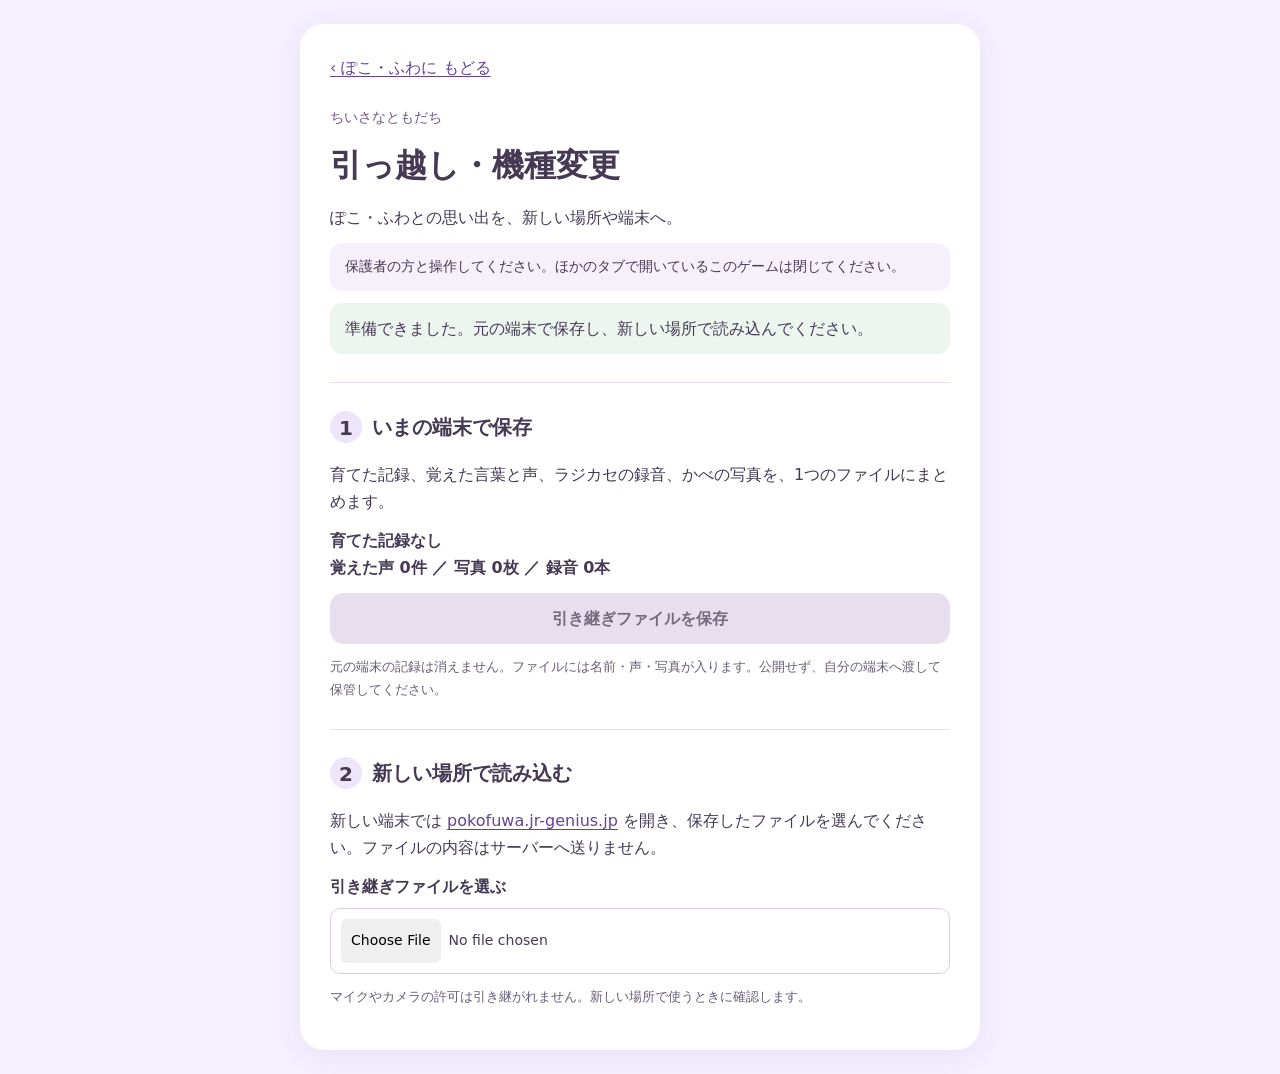
==== transfer.html @ 154112dc "声まねするペットゲームを専用サイトに移し機種変更に対応" ====
<!doctype html>
<html lang="ja">
<head>
  <meta charset="utf-8">
  <meta name="viewport" content="width=device-width,initial-scale=1">
  <meta name="robots" content="noindex">
  <meta name="referrer" content="no-referrer">
  <title>引っ越し・機種変更｜ちいさなともだち</title>
  <link rel="icon" href="icons/poko.svg" type="image/svg+xml">
  <link rel="stylesheet" href="transfer.css?v=101">
  <script src="voice-memory.js?v=101" defer></script>
  <script src="radio-recorder.js?v=101" defer></script>
  <script src="transfer-core.js?v=101" defer></script>
  <script src="transfer-page.js?v=101" defer></script>
</head>
<body>
  <main class="transfer-card">
    <a class="back" href="./" id="back-link">‹ ぽこ・ふわに もどる</a>
    <p class="eyebrow">ちいさなともだち</p>
    <h1>引っ越し・機種変更</h1>
    <p>ぽこ・ふわとの思い出を、新しい場所や端末へ。</p>
    <p class="note">保護者の方と操作してください。ほかのタブで開いているこのゲームは閉じてください。</p>
    <p id="old-save-link" class="note" hidden>前の住所で遊んでいた方は、まず <a href="https://ura.jr-genius.jp/pet/transfer.html">前の住所で記録を保存</a> してください。そのあと、このページで読み込めます。</p>
    <p id="transfer-status" role="status" aria-live="polite">記録を確認しています…</p>
    <section aria-labelledby="save-title">
      <h2 id="save-title"><span>1</span> いまの端末で保存</h2>
      <p>育てた記録、覚えた言葉と声、ラジカセの録音、かべの写真を、1つのファイルにまとめます。</p>
      <p id="current-summary" class="summary"></p>
      <button id="save-transfer" type="button" disabled>引き継ぎファイルを保存</button>
      <p class="small">元の端末の記録は消えません。ファイルには名前・声・写真が入ります。公開せず、自分の端末へ渡して保管してください。</p>
    </section>
    <section aria-labelledby="load-title">
      <h2 id="load-title"><span>2</span> 新しい場所で読み込む</h2>
      <p>新しい端末では <a href="https://pokofuwa.jr-genius.jp/transfer.html">pokofuwa.jr-genius.jp</a> を開き、保存したファイルを選んでください。ファイルの内容はサーバーへ送りません。</p>
      <label class="file-label" for="transfer-file">引き継ぎファイルを選ぶ</label>
      <input id="transfer-file" type="file" accept=".json,application/json" disabled>
      <div id="import-preview" hidden>
        <h3>読み込む思い出</h3>
        <p id="incoming-summary" class="summary"></p>
        <p id="audio-compatibility" class="note" hidden>この端末では再生できない形式の録音が含まれています。ファイルと元の端末の録音は残しておいてください。</p>
        <p id="replace-note" class="note" hidden>この端末の記録を置き換えます。先に上のボタンで、いまの記録も保存してください。</p>
        <label class="confirm"><input id="restore-confirm" type="checkbox"> この内容を読み込みます</label>
        <button id="restore-transfer" type="button" disabled>この内容で引き継ぐ</button>
      </div>
    </section>
    <a id="play-after-transfer" class="play-link" href="./" hidden>ぽこ・ふわに会う →</a>
    <button id="retry-recovery" type="button" hidden>元の記録への復旧をもう一度ためす</button>
    <p class="small">マイクやカメラの許可は引き継がれません。新しい場所で使うときに確認します。</p>
  </main>
</body>
</html>
---- transfer.css ----
:root{font-family:system-ui,-apple-system,"Hiragino Kaku Gothic ProN",sans-serif;color:#453954;background:#f5efff;line-height:1.7;color-scheme:light}
*{box-sizing:border-box}body{margin:0;padding:24px 14px}.transfer-card{max-width:680px;margin:auto;background:#fff;border-radius:24px;padding:30px;box-shadow:0 6px 30px #56416f12}a{color:#654299;text-underline-offset:3px;overflow-wrap:anywhere}.back{display:inline-block;min-height:44px}.eyebrow{font-size:14px;color:#765786;margin:8px 0}h1{font-size:clamp(24px,5vw,32px);margin:0}h2{font-size:20px;display:flex;align-items:center;gap:10px}h2 span{display:grid;place-items:center;background:#eee5fa;border-radius:50%;width:32px;height:32px;flex:none}h3{font-size:17px}section{border-top:1px solid #e8deef;margin-top:28px;padding-top:10px}p{margin:12px 0}.note{background:#f5f0fa;padding:12px 15px;border-radius:12px;font-size:14px}.summary{white-space:pre-line;font-weight:600}.small{font-size:13px;color:#685b75}button,.play-link{font:inherit;font-weight:700;min-height:48px;border:0;border-radius:14px;padding:12px 18px;background:#7652a2;color:white;cursor:pointer;width:100%;display:block;text-align:center}button:disabled{background:#e7dfed;color:#756b7e;cursor:default}button:focus-visible,a:focus-visible,input:focus-visible{outline:3px solid #c67a17;outline-offset:3px}.file-label{font-weight:700;display:block;margin-bottom:8px}input[type=file]{font:inherit;font-size:14px;width:100%;padding:10px;border:1px solid #d9cce4;border-radius:10px}input::file-selector-button{font:inherit;padding:10px;border:0;border-radius:6px;margin-right:8px}.confirm{display:flex;align-items:center;gap:10px;margin:20px 0;min-height:44px}.confirm input{width:22px;height:22px;flex:none}#transfer-status{min-height:48px;padding:12px 15px;background:#edf5ef;border-radius:12px}#transfer-status[data-busy=true]::before{content:"";display:inline-block;width:14px;height:14px;border:2px solid #b9c8bc;border-top-color:#477952;border-radius:50%;margin-right:10px;vertical-align:middle;animation:spin 1s linear infinite}#transfer-status[data-error=true]{background:#fff0e8;color:#833c1a}[hidden]{display:none!important}.play-link{margin-top:24px}@keyframes spin{to{transform:rotate(360deg)}}@media(max-width:440px){body{padding:12px}.transfer-card{padding:20px 16px}h2{font-size:18px}}@media(prefers-reduced-motion:reduce){#transfer-status[data-busy=true]::before{animation:none}}
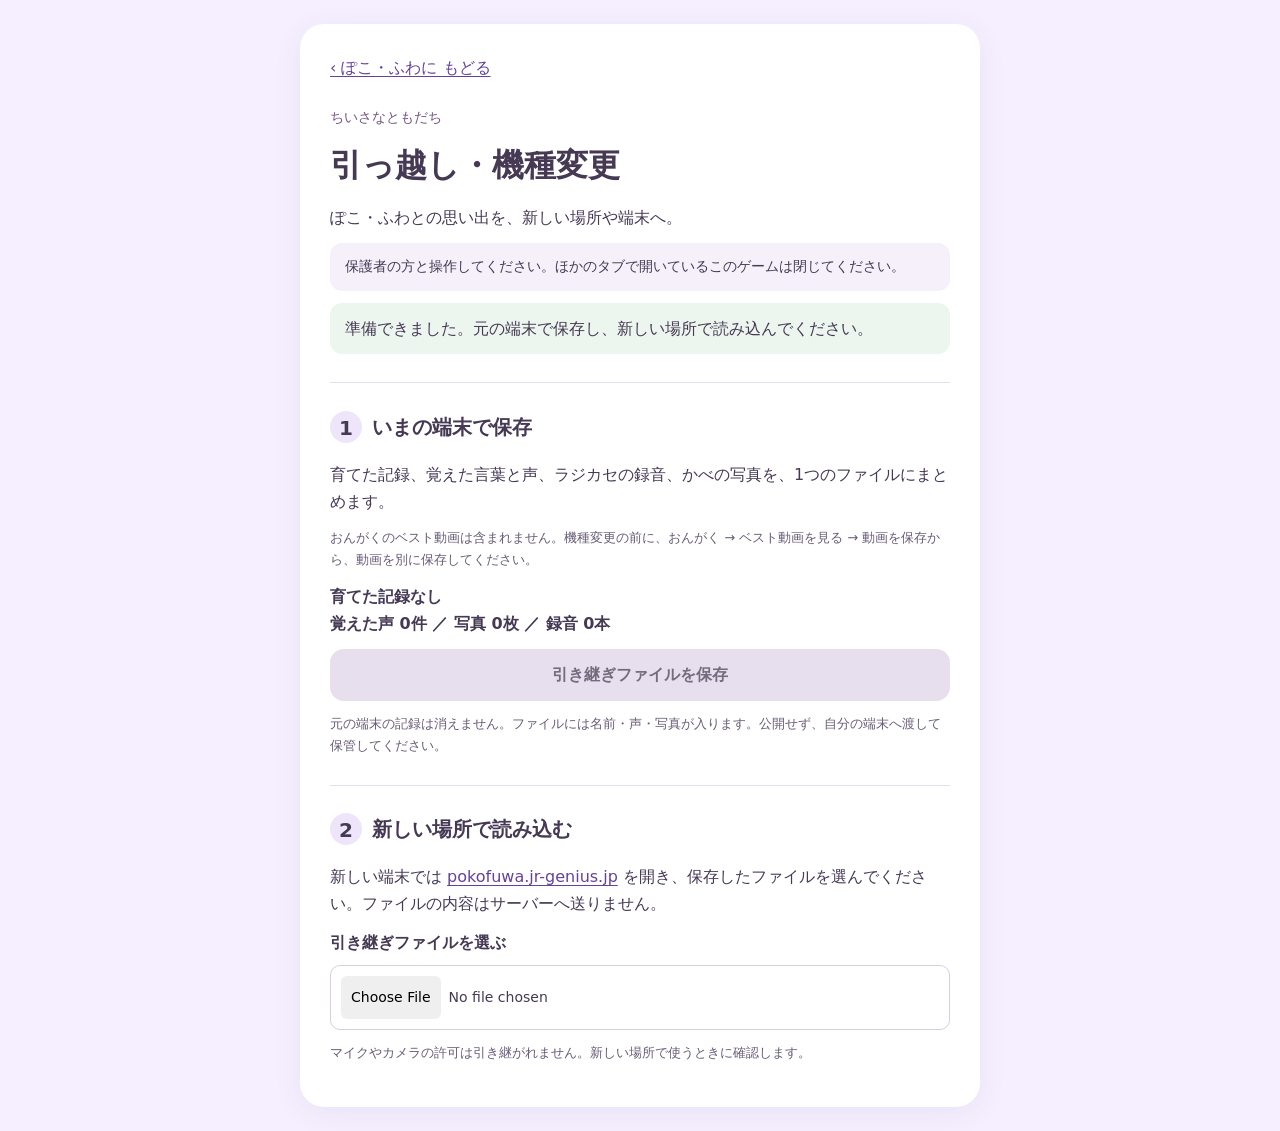
==== commit f2295951: "高得点の演奏動画を上位二件まで自動保存できるようにする" ====
--- a/transfer.html
+++ b/transfer.html
@@ -25,6 +25,7 @@
     <section aria-labelledby="save-title">
       <h2 id="save-title"><span>1</span> いまの端末で保存</h2>
       <p>育てた記録、覚えた言葉と声、ラジカセの録音、かべの写真を、1つのファイルにまとめます。</p>
+      <p class="small">おんがくのベスト動画は含まれません。機種変更の前に、おんがく → ベスト動画を見る → 動画を保存から、動画を別に保存してください。</p>
       <p id="current-summary" class="summary"></p>
       <button id="save-transfer" type="button" disabled>引き継ぎファイルを保存</button>
       <p class="small">元の端末の記録は消えません。ファイルには名前・声・写真が入ります。公開せず、自分の端末へ渡して保管してください。</p>
